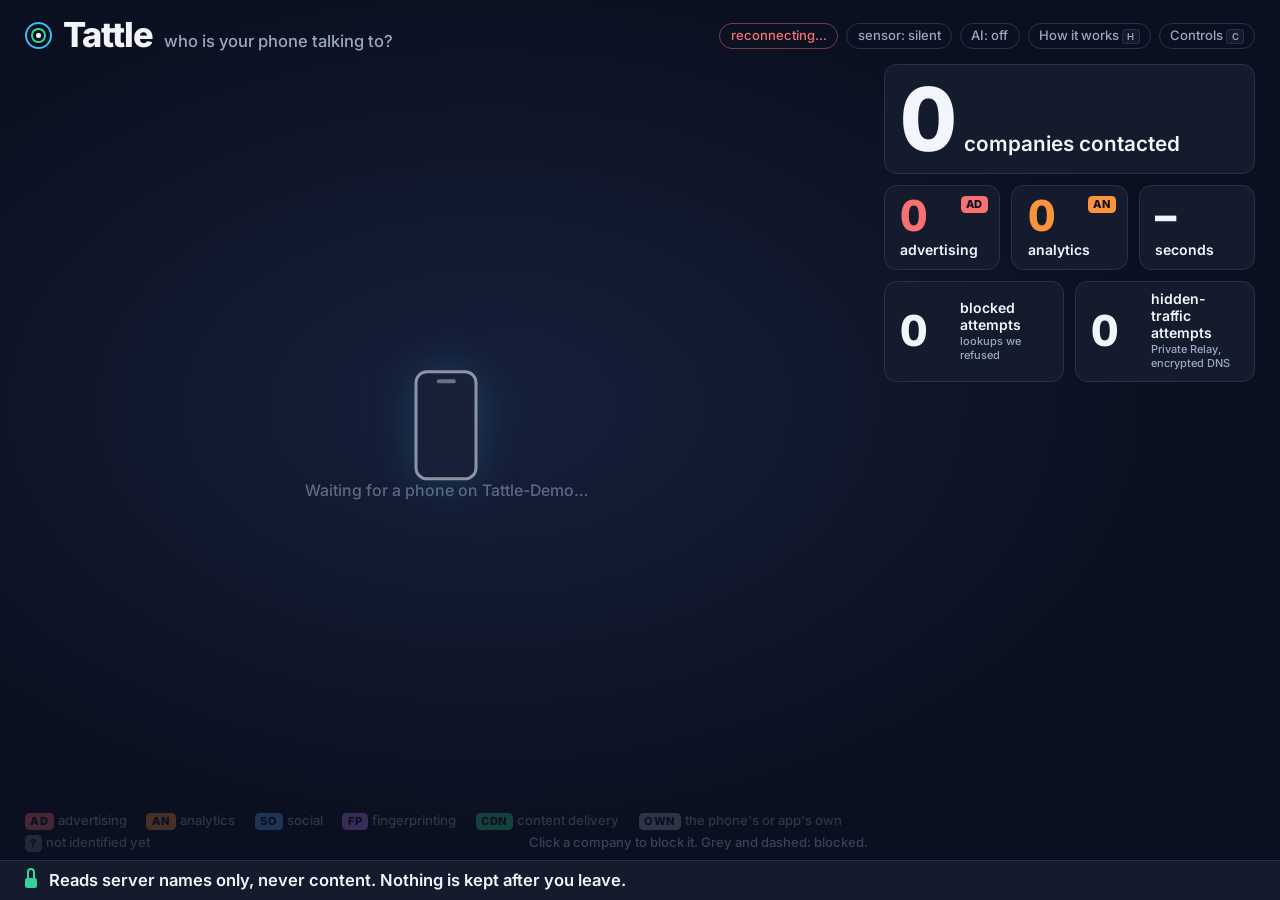
==== frontend/index.html @ 9e708225 "Show screen at / (bubbles, counters, block with undo, summary, label card, how-it-works); public-saf" ====
<!doctype html>
<html lang="en">
<head>
<meta charset="utf-8">
<meta name="viewport" content="width=device-width, initial-scale=1">
<title>Tattle</title>
<link rel="stylesheet" href="app.css">
</head>
<body class="offline">

<header class="top">
  <div class="brand">
    <span class="mark" aria-hidden="true"><i></i><i></i><i></i></span>
    <span class="word">Tattle</span>
    <span class="tagline">who is your phone talking to?</span>
  </div>
  <div class="status">
    <span class="chip" id="chip-link">connecting…</span>
    <span class="chip" id="chip-sensor">sensor: waiting</span>
    <span class="chip" id="chip-ai">AI: off</span>
    <button class="ghost" id="open-how" type="button">How it works <kbd>H</kbd></button>
    <button class="ghost" id="open-controls" type="button" title="Operator controls">Controls <kbd>C</kbd></button>
  </div>
</header>

<main>
  <section class="stage" aria-label="Companies this phone contacted">
    <div class="field" id="stage">
      <svg class="lines" id="lines" aria-hidden="true"></svg>
      <div class="phone" id="phone">
        <div class="handset" id="handset" aria-hidden="true"><span></span></div>
        <div class="phone-name" id="phone-name"></div>
        <div class="phone-app" id="phone-app"></div>
        <div class="hint" id="hint"></div>
      </div>
      <div class="bubbles" id="bubbles"></div>
    </div>
    <ul class="legend" id="legend" aria-label="Legend"></ul>
    <div class="toast" id="toast" role="status" hidden>
      <span id="toast-text"></span>
      <button type="button" id="toast-undo">Undo</button>
    </div>
  </section>

  <aside class="side">
    <div class="counter hero">
      <div class="num" id="n-companies">0</div>
      <div class="cap">companies contacted</div>
    </div>
    <div class="counter-row">
      <div class="counter">
        <span class="tag advertising corner">AD</span>
        <div class="num cat-advertising-ink" id="n-advertising">0</div>
        <div class="cap">advertising</div>
      </div>
      <div class="counter">
        <span class="tag analytics corner">AN</span>
        <div class="num cat-analytics-ink" id="n-analytics">0</div>
        <div class="cap">analytics</div>
      </div>
      <div class="counter">
        <div class="num" id="n-seconds">–</div>
        <div class="cap">seconds</div>
      </div>
    </div>
    <div class="counter-row two">
      <div class="counter">
        <div class="num" id="n-blocked">0</div>
        <div class="cap">blocked attempts</div>
        <div class="sub">lookups we refused</div>
      </div>
      <div class="counter">
        <div class="num" id="n-hidden">0</div>
        <div class="cap">hidden-traffic attempts</div>
        <div class="sub">Private Relay, encrypted DNS</div>
      </div>
    </div>

    <section class="card" id="summary-card" hidden>
      <h2>In plain words <span class="by" id="summary-by"></span></h2>
      <p id="summary-text"></p>
    </section>

    <section class="card" id="label-card" hidden>
      <h2>App Store privacy label <span class="by" id="label-app"></span></h2>
      <div class="verdict" id="label-level"></div>
      <p id="label-verdict"></p>
      <p class="facts" id="label-facts"></p>
      <ul class="claims" id="label-claims"></ul>
    </section>

    <section class="card feed" id="feed-card" hidden>
      <h2>Live: what the phone asks for</h2>
      <ul id="feed"></ul>
    </section>
  </aside>
</main>

<footer class="banner">
  <span class="lock" aria-hidden="true"></span>
  Reads server names only, never content. Nothing is kept after you leave.
</footer>

<div class="overlay" id="how" hidden>
  <div class="sheet wide" role="dialog" aria-label="How it works">
    <button class="close" type="button" data-close>Close <kbd>Esc</kbd></button>
    <img src="assets/tattle-architecture.png" alt="Diagram: the phone asks for a server name; the hotspot's firewall sends the question to our sensor; the sensor answers it and reports the name to the backend; the backend puts a company name to it and updates this screen.">
    <p class="caption">Every app has to ask "where is this server?" before it can connect. On our Wi-Fi, we are the one it asks. We see the name, never what is sent.</p>
  </div>
</div>

<div class="overlay" id="controls" hidden>
  <div class="sheet" role="dialog" aria-label="Operator controls">
    <button class="close" type="button" data-close>Close <kbd>Esc</kbd></button>
    <h2>Operator</h2>
    <label>Phone <select id="ctl-device"></select></label>
    <label>App name <input id="ctl-label" maxlength="100" placeholder="e.g. Reddit" autocomplete="off"></label>
    <div class="row">
      <button type="button" class="primary" id="ctl-start">Start session</button>
      <button type="button" id="ctl-stop">Stop session</button>
      <button type="button" class="danger" id="ctl-wipe">Wipe everything</button>
    </div>
    <p class="keys"><kbd>S</kbd> start or stop a session &nbsp; <kbd>W</kbd> <kbd>W</kbd> wipe &nbsp; <kbd>H</kbd> how it works &nbsp; <kbd>C</kbd> this panel &nbsp; <kbd>F</kbd> full screen</p>
    <p class="keys">Click a company to block it; click again to unblock. More controls: <a href="/debug">/debug</a></p>
  </div>
</div>

<script src="app.js"></script>
</body>
</html>
---- frontend/app.css ----
/* Tattle show screen. Dark, built to be read from two metres away on a laptop.
   Colours follow the architecture diagram; category colours are always paired with a text tag. */

@font-face {
  font-family: "Inter";
  src: url("assets/fonts/inter-latin-var.woff2") format("woff2");
  font-weight: 100 900;
  font-display: block;
}

:root {
  --bg: #0b1020; --panel: #141b2d; --panel-2: #1a2338; --line: #26314b;
  --ink: #f2f5fb; --dim: #9aa7bf; --faint: #5d6a85;
  --accent: #38bdf8; --good: #34d399; --warn: #fbbf24; --bad: #f87171;
  --advertising: #f87171; --analytics: #fb923c; --social: #60a5fa; --fingerprinting: #c084fc;
  --content: #34d399; --vendor: #94a3b8; --unknown: #64748b;
  --u: clamp(11px, 0.78vw + 0.42vh, 20px);   /* one unit: scales the whole screen with the window */
}

* { box-sizing: border-box; }
html, body { height: 100%; }
body {
  margin: 0; overflow: hidden; background: var(--bg); color: var(--ink);
  font: 500 calc(var(--u) * 1.15)/1.35 "Inter", system-ui, sans-serif;
  display: grid; grid-template-rows: auto minmax(0, 1fr) auto;
  background-image: radial-gradient(ellipse at 38% 45%, #16203a 0%, var(--bg) 62%);
}
button, input, select { font: inherit; color: inherit; }
kbd {
  font: 600 0.72em "Inter", system-ui, sans-serif; padding: 0.1em 0.45em; border-radius: 0.35em;
  border: 1px solid var(--line); color: var(--dim); background: var(--panel);
}

/* ---------- top bar ---------- */
.top { display: flex; justify-content: space-between; align-items: center; gap: 2em; padding: calc(var(--u) * 0.9) calc(var(--u) * 1.8) calc(var(--u) * 0.4); }
.brand { display: flex; align-items: baseline; gap: 0.7em; white-space: nowrap; }
.word { font-size: calc(var(--u) * 2.5); font-weight: 800; letter-spacing: -0.03em; }
.tagline { color: var(--dim); font-size: calc(var(--u) * 1.2); }
.mark { position: relative; width: calc(var(--u) * 2); height: calc(var(--u) * 2); align-self: center; }
.mark i { position: absolute; inset: 0; border-radius: 50%; border: calc(var(--u) * 0.18) solid var(--accent); }
.mark i:nth-child(2) { inset: 24%; border-color: var(--good); }
.mark i:nth-child(3) { inset: 42%; border: 0; background: var(--ink); }
.status { display: flex; align-items: center; gap: 0.6em; font-size: calc(var(--u) * 0.95); }
.chip { padding: 0.25em 0.8em; border-radius: 99em; border: 1px solid var(--line); color: var(--dim); white-space: nowrap; }
.chip.on { color: var(--good); border-color: color-mix(in srgb, var(--good) 45%, transparent); }
.chip.off { color: var(--bad); border-color: color-mix(in srgb, var(--bad) 45%, transparent); }
.ghost { background: none; border: 1px solid var(--line); border-radius: 99em; padding: 0.25em 0.8em; color: var(--dim); cursor: pointer; }
.ghost:hover, .ghost:focus-visible { color: var(--ink); border-color: var(--accent); outline: none; }

/* ---------- layout ---------- */
main { display: grid; grid-template-columns: minmax(0, 1fr) clamp(340px, 29vw, 600px); gap: calc(var(--u) * 1.2); padding: 0 calc(var(--u) * 1.8); min-height: 0; }
.stage { position: relative; display: flex; flex-direction: column; min-height: 0; min-width: 0; }
.field { position: relative; flex: 1 1 0; min-height: 0; }
.lines { position: absolute; inset: 0; width: 100%; height: 100%; }
.lines line { stroke: var(--line); stroke-width: 1.5; transition: stroke 0.9s ease-out; }
.lines line.flash { stroke: var(--ink); transition: none; }
.lines line.stopped { stroke-dasharray: 5 7; }

/* ---------- the phone ---------- */
.phone { position: absolute; left: 50%; top: 50%; transform: translate(-50%, -50%); text-align: center; z-index: 2; pointer-events: none; width: max-content; max-width: calc(var(--u) * 24); }
.handset { margin: 0 auto; width: calc(var(--u) * 4.6); height: calc(var(--u) * 8); border-radius: calc(var(--u) * 0.9); border: calc(var(--u) * 0.22) solid var(--ink); background: var(--panel-2); position: relative; box-shadow: 0 0 calc(var(--u) * 3) color-mix(in srgb, var(--accent) 35%, transparent); }
.handset span { position: absolute; top: 6%; left: 50%; width: 34%; height: 4%; transform: translateX(-50%); border-radius: 99em; background: var(--ink); opacity: 0.7; }
.phone-name { margin-top: 0.45em; line-height: 1.2; font-weight: 700; font-size: calc(var(--u) * 1.35); overflow: hidden; text-overflow: ellipsis; white-space: nowrap; }
.phone-app { color: var(--accent); font-weight: 600; line-height: 1.2; font-size: calc(var(--u) * 1.2); overflow: hidden; text-overflow: ellipsis; white-space: nowrap; }

/* ---------- bubbles ---------- */
.bubbles { position: absolute; inset: 0; }
.bubble { position: absolute; left: 0; top: 0; padding: 0; border: 0; background: none; cursor: pointer; will-change: transform; border-radius: 50%; }
.bubble:disabled { cursor: default; }
.disc {
  --c: var(--unknown);
  width: 100%; height: 100%; border-radius: 50%; display: flex; flex-direction: column; align-items: center; justify-content: center;
  gap: 0.12em; padding: 6%; overflow: hidden; text-align: center; line-height: 1.1;
  background: color-mix(in srgb, var(--c) 26%, var(--panel)); border: 2.5px solid var(--c);
  animation: pop 0.45s cubic-bezier(0.2, 1.4, 0.4, 1);
}
.bubble:hover .disc, .bubble:focus-visible .disc { background: color-mix(in srgb, var(--c) 42%, var(--panel)); }
.bubble:focus-visible { outline: 3px solid var(--ink); outline-offset: 3px; }
.bubble.pulse .disc { animation: pulse 0.7s ease-out; }
.disc .tag { font-size: 0.62em; }
.disc .name { font-weight: 700; max-width: 100%; overflow: hidden; display: -webkit-box; -webkit-line-clamp: 3; -webkit-box-orient: vertical; overflow-wrap: anywhere; }
.disc .count { color: var(--dim); font-size: 0.72em; font-weight: 600; white-space: nowrap; }
.bubble.small .count, .bubble.tiny .count, .bubble.tiny .tag { display: none; }
.bubble.stopped .disc { --c: var(--faint); background: #171d2b; border-style: dashed; color: var(--dim); }
.bubble.stopped .name { text-decoration: line-through; }
.bubble.stopped .count { color: var(--bad); }
.bubble.guess .disc { border-style: dotted; }
.bubble.leaving { transition: opacity 0.4s; opacity: 0; pointer-events: none; }

.advertising { --c: var(--advertising); } .analytics { --c: var(--analytics); } .social { --c: var(--social); }
.fingerprinting { --c: var(--fingerprinting); } .content { --c: var(--content); } .vendor { --c: var(--vendor); } .unknown { --c: var(--unknown); }
.tag { display: inline-block; padding: 0.08em 0.5em; border-radius: 0.4em; font-weight: 800; letter-spacing: 0.04em; color: #0b1020; background: var(--c, var(--dim)); }
.cat-advertising-ink { color: var(--advertising); } .cat-analytics-ink { color: var(--analytics); }

@keyframes pop { from { transform: scale(0.2); opacity: 0; } to { transform: scale(1); opacity: 1; } }
@keyframes pulse { 0% { transform: scale(1); box-shadow: 0 0 0 0 color-mix(in srgb, var(--c) 70%, transparent); } 35% { transform: scale(1.05); } 100% { transform: scale(1); box-shadow: 0 0 0 1.1em transparent; } }

.hint { color: var(--dim); font-size: calc(var(--u) * 1.15); white-space: nowrap; }
.hint:empty, .phone-name:empty, .phone-app:empty { display: none; }
.legend { margin: 0; padding: calc(var(--u) * 0.3) 0 calc(var(--u) * 0.6); list-style: none; display: flex; flex-wrap: wrap; gap: 0.35em 1.2em; font-size: calc(var(--u) * 0.95); color: var(--dim); }
.legend li { white-space: nowrap; }
.legend li.none { opacity: 0.45; }
.legend b { color: var(--ink); font-weight: 700; margin-left: 0.3em; }
.legend .how { margin-left: auto; color: var(--faint); }
.legend .tag { margin-right: 0.35em; font-size: 0.85em; }

/* ---------- side panel ---------- */
.side { display: flex; flex-direction: column; gap: calc(var(--u) * 0.8); min-height: 0; padding-bottom: calc(var(--u) * 0.6); overflow: hidden; }
.counter { position: relative; background: var(--panel); border: 1px solid var(--line); border-radius: calc(var(--u) * 0.9); padding: calc(var(--u) * 0.7) calc(var(--u) * 1.1); min-width: 0; }
.counter .num { font-size: calc(var(--u) * 3.1); font-weight: 800; line-height: 1; font-variant-numeric: tabular-nums; letter-spacing: -0.03em; }
.counter .cap { color: var(--ink); font-weight: 600; font-size: calc(var(--u) * 1.02); margin-top: 0.3em; line-height: 1.2; }
.counter .sub { color: var(--dim); font-size: calc(var(--u) * 0.8); line-height: 1.25; margin-top: 0.15em; }
.counter .corner { position: absolute; top: calc(var(--u) * 0.75); right: calc(var(--u) * 0.8); font-size: calc(var(--u) * 0.8); }
.counter.hero { display: flex; align-items: baseline; gap: 0.6em; }
.counter.hero .num { font-size: calc(var(--u) * 6.4); }
.counter.hero .cap { font-size: calc(var(--u) * 1.5); color: var(--ink); font-weight: 600; margin: 0; }
.counter-row { display: grid; grid-template-columns: repeat(3, minmax(0, 1fr)); gap: calc(var(--u) * 0.8); }
.counter-row.two { grid-template-columns: repeat(2, minmax(0, 1fr)); }
.counter-row.two .counter { display: grid; grid-template-columns: auto minmax(0, 1fr); column-gap: 0.8em; align-content: center; align-items: center; }
.counter-row.two .num { grid-row: 1 / span 2; min-width: 1.1em; }
.counter-row.two .cap { margin-top: 0; align-self: end; }
.counter-row.two .sub { align-self: start; }
.counter.bump .num { animation: bump 0.4s ease-out; }
@keyframes bump { 30% { transform: scale(1.12); } }
.counter .num { transform-origin: left center; }

.card { background: var(--panel); border: 1px solid var(--line); border-radius: calc(var(--u) * 0.9); padding: calc(var(--u) * 0.8) calc(var(--u) * 1.1); min-height: 0; overflow: hidden; }
.card h2 { margin: 0 0 0.35em; font-size: calc(var(--u) * 0.9); font-weight: 700; letter-spacing: 0.09em; text-transform: uppercase; color: var(--dim); display: flex; justify-content: space-between; gap: 1em; }
.card .by { text-transform: none; letter-spacing: 0; font-weight: 600; color: var(--accent); overflow: hidden; text-overflow: ellipsis; white-space: nowrap; }
.card p { margin: 0; font-size: calc(var(--u) * 1.22); line-height: 1.38; }
#summary-text { display: -webkit-box; -webkit-line-clamp: 7; -webkit-box-orient: vertical; overflow: hidden; }
.card .facts { margin-top: 0.4em; color: var(--dim); font-size: calc(var(--u) * 1); }
.verdict { display: inline-block; margin-bottom: 0.35em; padding: 0.1em 0.7em; border-radius: 0.4em; font-weight: 800; letter-spacing: 0.06em; font-size: calc(var(--u) * 0.95); color: #0b1020; background: var(--dim); }
.verdict.mismatch { background: var(--bad); } .verdict.consistent { background: var(--good); }
.claims { margin: 0.5em 0 0; padding: 0; list-style: none; color: var(--dim); font-size: calc(var(--u) * 0.95); }
.claims b { color: var(--ink); font-weight: 600; }

.card.feed { flex: 0 1 auto; display: flex; flex-direction: column; }
.feed ul { margin: 0; padding: 0; list-style: none; flex: 0 1 auto; min-height: 0; overflow: hidden; font-size: calc(var(--u) * 0.98); }
.feed ul.clipped { -webkit-mask-image: linear-gradient(#000 65%, transparent); mask-image: linear-gradient(#000 65%, transparent); }
.feed li { display: grid; grid-template-columns: 3.2em minmax(0, auto) minmax(0, 1fr); align-items: baseline; gap: 0.6em; padding: 0.16em 0; white-space: nowrap; }
.feed li.new { animation: slide 0.35s ease-out; }
.feed .tag { font-size: 0.78em; text-align: center; }
.feed .who { font-weight: 700; overflow: hidden; text-overflow: ellipsis; }
.feed .host { color: var(--dim); overflow: hidden; text-overflow: ellipsis; text-align: right; font-variant-numeric: tabular-nums; }
.feed li.stopped .who { color: var(--bad); }
.feed li.stopped .host { text-decoration: line-through; }
@keyframes slide { from { opacity: 0; transform: translateY(-0.6em); } }

/* ---------- banner, toast, overlays ---------- */
.banner { padding: calc(var(--u) * 0.6) calc(var(--u) * 1.8); background: var(--panel); border-top: 1px solid var(--line); font-size: calc(var(--u) * 1.2); font-weight: 600; display: flex; align-items: center; gap: 0.7em; }
.lock { width: 0.75em; height: 0.6em; border-radius: 0.14em; background: var(--good); position: relative; margin-top: 0.3em; }
.lock::before { content: ""; position: absolute; left: 18%; right: 18%; bottom: 100%; height: 0.5em; border: 0.14em solid var(--good); border-bottom: 0; border-radius: 0.5em 0.5em 0 0; }

/* The toast takes the legend's place for a few seconds: it never covers a bubble or a counter. */
.toast { position: absolute; left: 0; right: 0; bottom: calc(var(--u) * 0.4); z-index: 5; background: var(--ink); color: #0b1020; border-radius: calc(var(--u) * 0.8); padding: 0.5em 0.6em 0.5em 1.1em; font-weight: 600; font-size: calc(var(--u) * 1.1); line-height: 1.25; display: flex; align-items: center; justify-content: space-between; gap: 1em; box-shadow: 0 0.6em 2em #000a; animation: slide 0.25s ease-out; }
.toast[hidden], .overlay[hidden], .card[hidden] { display: none; }
.card:not(.feed) { flex: none; }
.toast button { flex: none; border: 0; border-radius: 99em; padding: 0.35em 1.1em; background: #0b1020; color: var(--ink); font-weight: 700; cursor: pointer; }
.toast button[hidden] { display: none; }

.overlay { position: fixed; inset: 0; z-index: 30; background: #050810e6; display: grid; place-items: center; padding: 2vh 2vw; }
.sheet { position: relative; background: var(--panel); border: 1px solid var(--line); border-radius: calc(var(--u) * 1); padding: calc(var(--u) * 1.6); width: min(92vw, calc(var(--u) * 46)); display: flex; flex-direction: column; gap: 0.9em; }
.sheet.wide { width: auto; max-width: 96vw; padding: calc(var(--u) * 1); background: #0b0f1a; align-items: center; }
.sheet.wide img { display: block; max-width: 92vw; max-height: 80vh; border-radius: calc(var(--u) * 0.5); }
.sheet h2 { margin: 0; font-size: calc(var(--u) * 1.6); }
.sheet label { display: grid; grid-template-columns: 7em 1fr; align-items: center; gap: 0.8em; color: var(--dim); }
.sheet input, .sheet select { background: var(--bg); border: 1px solid var(--line); border-radius: 0.5em; padding: 0.45em 0.7em; color: var(--ink); min-width: 0; }
.sheet input:focus, .sheet select:focus { outline: 2px solid var(--accent); }
.sheet .row { display: flex; gap: 0.7em; flex-wrap: wrap; }
.sheet .row button { border: 1px solid var(--line); background: var(--panel-2); border-radius: 0.5em; padding: 0.5em 1.1em; cursor: pointer; font-weight: 600; }
.sheet .row .primary { background: var(--accent); border-color: var(--accent); color: #0b1020; }
.sheet .row .danger { border-color: var(--bad); color: var(--bad); margin-left: auto; }
.sheet .keys, .caption { margin: 0; color: var(--dim); font-size: calc(var(--u) * 1); }
.caption { font-size: calc(var(--u) * 1.25); color: var(--ink); text-align: center; max-width: 60em; }
.sheet a { color: var(--accent); }
.close { position: absolute; right: calc(var(--u) * 0.8); top: calc(var(--u) * 0.8); background: var(--panel-2); border: 1px solid var(--line); border-radius: 99em; padding: 0.2em 0.8em; color: var(--dim); cursor: pointer; z-index: 1; }

body.offline .stage { opacity: 0.55; }
@media (prefers-reduced-motion: reduce) { .disc, .bubble.pulse .disc, .counter.bump .num, .feed li.new { animation: none; } }
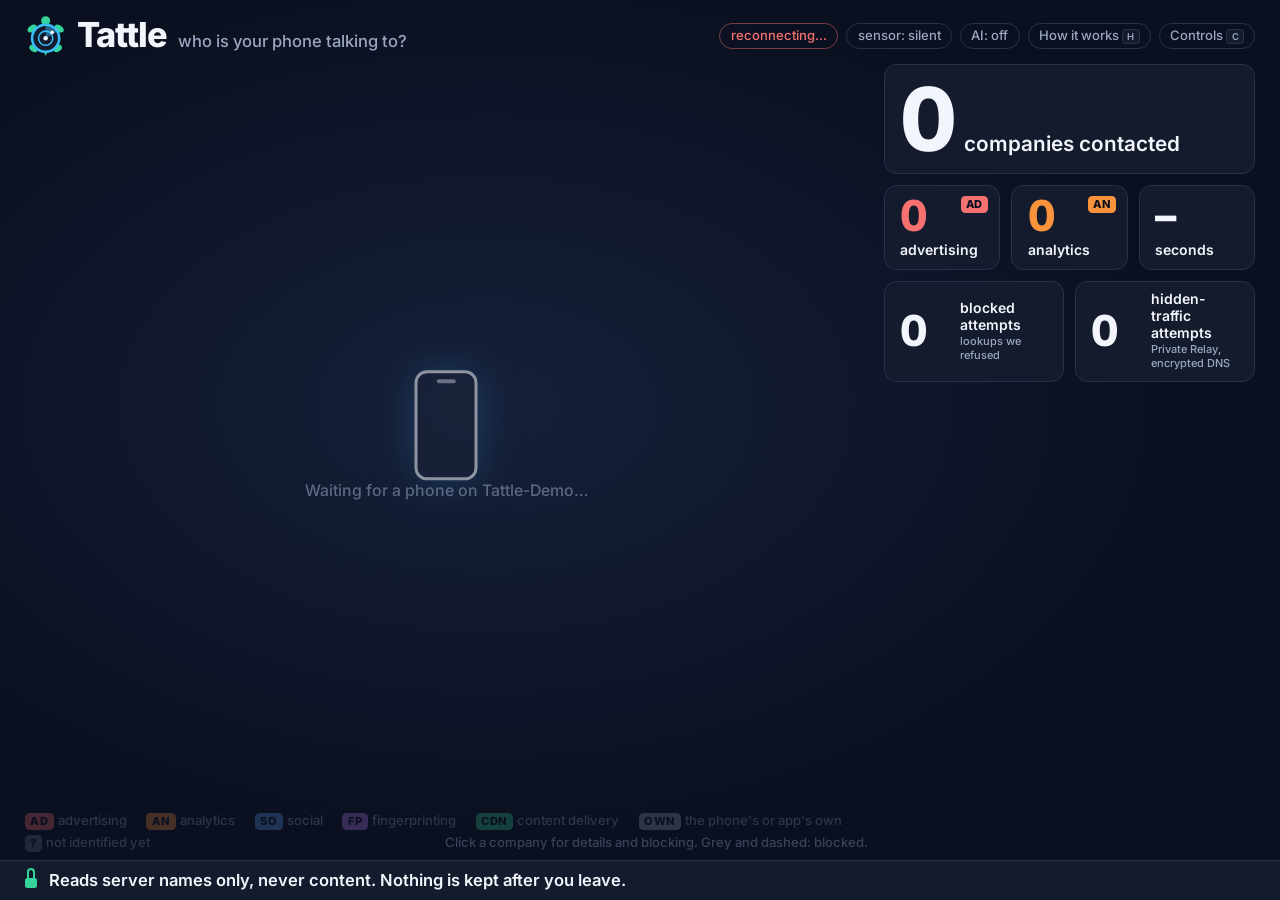
==== commit f5c3e158: "Change logo; fix UI" ====
--- a/frontend/index.html
+++ b/frontend/index.html
@@ -10,7 +10,21 @@
 
 <header class="top">
   <div class="brand">
-    <span class="mark" aria-hidden="true"><i></i><i></i><i></i></span>
+    <svg class="mark" id="logo" viewBox="0 0 64 64" aria-hidden="true">
+      <g fill="#34d399">
+        <circle cx="32" cy="9" r="7"/>
+        <ellipse cx="11" cy="21" rx="8" ry="5" transform="rotate(-35 11 21)"/>
+        <ellipse cx="53" cy="21" rx="8" ry="5" transform="rotate(35 53 21)"/>
+        <ellipse cx="13" cy="52" rx="7" ry="4.5" transform="rotate(35 13 52)"/>
+        <ellipse cx="51" cy="52" rx="7" ry="4.5" transform="rotate(-35 51 52)"/>
+        <path d="M28 55 L32 63 L36 55 Z"/>
+      </g>
+      <circle cx="32" cy="36" r="21" fill="#141b2d" stroke="#38bdf8" stroke-width="4"/>
+      <path d="M32 36 L32 15 A21 21 0 0 1 50.2 25.5 Z" fill="#38bdf8" opacity="0.45"/>
+      <circle cx="32" cy="36" r="11" fill="none" stroke="#38bdf8" stroke-width="2.5"/>
+      <circle cx="32" cy="36" r="3.5" fill="#f2f5fb"/>
+      <circle cx="42" cy="27" r="2.8" fill="#f2f5fb"/>
+    </svg>
     <span class="word">Tattle</span>
     <span class="tagline">who is your phone talking to?</span>
   </div>
@@ -38,7 +52,6 @@
     <ul class="legend" id="legend" aria-label="Legend"></ul>
     <div class="toast" id="toast" role="status" hidden>
       <span id="toast-text"></span>
-      <button type="button" id="toast-undo">Undo</button>
     </div>
   </section>
 
@@ -121,7 +134,36 @@
       <button type="button" class="danger" id="ctl-wipe">Wipe everything</button>
     </div>
     <p class="keys"><kbd>S</kbd> start or stop a session &nbsp; <kbd>W</kbd> <kbd>W</kbd> wipe &nbsp; <kbd>H</kbd> how it works &nbsp; <kbd>C</kbd> this panel &nbsp; <kbd>F</kbd> full screen</p>
-    <p class="keys">Click a company to block it; click again to unblock. More controls: <a href="/debug">/debug</a></p>
+    <p class="keys">Click a company for its details, and to block it or single server names. More controls: <a href="/debug">/debug</a></p>
+  </div>
+</div>
+
+<div class="overlay" id="detail" hidden>
+  <div class="sheet detail" role="dialog" aria-labelledby="detail-name">
+    <button class="close" type="button" data-close>Close <kbd>Esc</kbd></button>
+    <div class="detail-head">
+      <span class="tag" id="detail-tag"></span>
+      <h2 id="detail-name"></h2>
+      <span class="detail-kind" id="detail-kind"></span>
+    </div>
+    <div class="explain">
+      <p id="detail-text"></p>
+      <p class="facts" id="detail-facts"></p>
+      <div class="explain-by">
+        <span class="source" id="detail-by"></span>
+        <span class="model" id="detail-model"></span>
+        <span class="thinking" id="detail-thinking" hidden>AI is thinking…</span>
+      </div>
+    </div>
+    <div class="detail-bar">
+      <span class="state" id="detail-state"></span>
+      <span class="detail-note" id="detail-note"></span>
+      <button type="button" class="act" id="detail-block"></button>
+    </div>
+    <div class="detail-cols" aria-hidden="true">
+      <span></span><span>Server name</span><span class="n">Lookups</span><span>Last seen</span><span>Right now</span><span></span>
+    </div>
+    <ul class="detail-rows" id="detail-rows"></ul>
   </div>
 </div>
 
--- a/frontend/app.css
+++ b/frontend/app.css
@@ -36,10 +36,7 @@
 .brand { display: flex; align-items: baseline; gap: 0.7em; white-space: nowrap; }
 .word { font-size: calc(var(--u) * 2.5); font-weight: 800; letter-spacing: -0.03em; }
 .tagline { color: var(--dim); font-size: calc(var(--u) * 1.2); }
-.mark { position: relative; width: calc(var(--u) * 2); height: calc(var(--u) * 2); align-self: center; }
-.mark i { position: absolute; inset: 0; border-radius: 50%; border: calc(var(--u) * 0.18) solid var(--accent); }
-.mark i:nth-child(2) { inset: 24%; border-color: var(--good); }
-.mark i:nth-child(3) { inset: 42%; border: 0; background: var(--ink); }
+.mark { width: calc(var(--u) * 3); height: calc(var(--u) * 3); align-self: center; flex: none; margin: calc(var(--u) * -0.4) 0; }
 .status { display: flex; align-items: center; gap: 0.6em; font-size: calc(var(--u) * 0.95); }
 .chip { padding: 0.25em 0.8em; border-radius: 99em; border: 1px solid var(--line); color: var(--dim); white-space: nowrap; }
 .chip.on { color: var(--good); border-color: color-mix(in srgb, var(--good) 45%, transparent); }
@@ -85,6 +82,7 @@
 .bubble.stopped .name { text-decoration: line-through; }
 .bubble.stopped .count { color: var(--bad); }
 .bubble.guess .disc { border-style: dotted; }
+.bubble.partly .disc { border-style: dashed; }  /* some of its server names are blocked */
 .bubble.leaving { transition: opacity 0.4s; opacity: 0; pointer-events: none; }
 
 .advertising { --c: var(--advertising); } .analytics { --c: var(--analytics); } .social { --c: var(--social); }
@@ -153,11 +151,9 @@
 .lock::before { content: ""; position: absolute; left: 18%; right: 18%; bottom: 100%; height: 0.5em; border: 0.14em solid var(--good); border-bottom: 0; border-radius: 0.5em 0.5em 0 0; }
 
 /* The toast takes the legend's place for a few seconds: it never covers a bubble or a counter. */
-.toast { position: absolute; left: 0; right: 0; bottom: calc(var(--u) * 0.4); z-index: 5; background: var(--ink); color: #0b1020; border-radius: calc(var(--u) * 0.8); padding: 0.5em 0.6em 0.5em 1.1em; font-weight: 600; font-size: calc(var(--u) * 1.1); line-height: 1.25; display: flex; align-items: center; justify-content: space-between; gap: 1em; box-shadow: 0 0.6em 2em #000a; animation: slide 0.25s ease-out; }
-.toast[hidden], .overlay[hidden], .card[hidden] { display: none; }
+.toast { position: absolute; left: 0; right: 0; bottom: calc(var(--u) * 0.4); z-index: 5; background: var(--ink); color: #0b1020; border-radius: calc(var(--u) * 0.8); padding: 0.5em 1.1em; font-weight: 600; font-size: calc(var(--u) * 1.1); line-height: 1.25; display: flex; align-items: center; justify-content: space-between; gap: 1em; box-shadow: 0 0.6em 2em #000a; animation: slide 0.25s ease-out; }
+[hidden] { display: none !important; }
 .card:not(.feed) { flex: none; }
-.toast button { flex: none; border: 0; border-radius: 99em; padding: 0.35em 1.1em; background: #0b1020; color: var(--ink); font-weight: 700; cursor: pointer; }
-.toast button[hidden] { display: none; }
 
 .overlay { position: fixed; inset: 0; z-index: 30; background: #050810e6; display: grid; place-items: center; padding: 2vh 2vw; }
 .sheet { position: relative; background: var(--panel); border: 1px solid var(--line); border-radius: calc(var(--u) * 1); padding: calc(var(--u) * 1.6); width: min(92vw, calc(var(--u) * 46)); display: flex; flex-direction: column; gap: 0.9em; }
@@ -176,5 +172,52 @@
 .sheet a { color: var(--accent); }
 .close { position: absolute; right: calc(var(--u) * 0.8); top: calc(var(--u) * 0.8); background: var(--panel-2); border: 1px solid var(--line); border-radius: 99em; padding: 0.2em 0.8em; color: var(--dim); cursor: pointer; z-index: 1; }
 
+/* ---------- detail panel: one company, its server names, blocking ---------- */
+.sheet.detail { width: min(95vw, calc(var(--u) * 80)); max-height: 93vh; padding: calc(var(--u) * 1.5) calc(var(--u) * 1.8); gap: calc(var(--u) * 0.8); }
+.detail-head { display: flex; align-items: center; gap: calc(var(--u) * 0.9); min-width: 0; padding-right: calc(var(--u) * 8); }
+.detail-head h2 { font-size: calc(var(--u) * 2.5); font-weight: 800; letter-spacing: -0.02em; line-height: 1.1; overflow: hidden; text-overflow: ellipsis; white-space: nowrap; }
+.detail-head .tag { flex: none; font-size: calc(var(--u) * 1.3); }
+.detail-kind { flex: none; color: var(--dim); font-size: calc(var(--u) * 1.25); white-space: nowrap; }
+.explain { background: var(--bg); border: 1px solid var(--line); border-radius: calc(var(--u) * 0.7); padding: calc(var(--u) * 0.8) calc(var(--u) * 1.1); }
+.explain p { margin: 0; font-size: calc(var(--u) * 1.45); line-height: 1.35; }
+.explain .facts { margin-top: 0.35em; color: var(--dim); font-size: calc(var(--u) * 1.1); }
+.explain .facts:empty { display: none; }
+.explain-by { margin-top: 0.55em; display: flex; align-items: center; gap: 0.9em; font-size: calc(var(--u) * 1); }
+.source { padding: 0.1em 0.7em; border-radius: 0.4em; font-weight: 800; letter-spacing: 0.06em; color: #0b1020; background: var(--dim); }
+.source.ai { background: var(--accent); }
+.model { color: var(--accent); font-weight: 600; }
+.thinking { color: var(--accent); font-weight: 600; animation: blink 1.2s ease-in-out infinite; }
+@keyframes blink { 50% { opacity: 0.35; } }
+.detail-bar { display: flex; align-items: center; gap: calc(var(--u) * 1); min-height: calc(var(--u) * 2.6); }
+.state { flex: none; padding: 0.15em 0.8em; border-radius: 0.4em; border: 2px solid var(--line); color: var(--dim); font-weight: 800; letter-spacing: 0.06em; font-size: calc(var(--u) * 1.2); }
+.state.blocked { background: var(--bad); border-color: var(--bad); color: #0b1020; }
+.state.partly { border-color: var(--warn); color: var(--warn); }
+.detail-note { flex: 1 1 auto; min-width: 0; color: var(--dim); font-size: calc(var(--u) * 1.1); line-height: 1.25; }
+.act { flex: none; background: none; border: 2px solid var(--bad); border-radius: 0.5em; padding: 0.15em 0.9em; color: var(--bad); font-weight: 700; white-space: nowrap; cursor: pointer; }
+.act:hover, .act:focus-visible { background: var(--bad); color: #0b1020; outline: none; }
+.act.undo { border-color: var(--good); color: var(--good); }
+.act.undo:hover, .act.undo:focus-visible { background: var(--good); color: #0b1020; }
+#detail-block { font-size: calc(var(--u) * 1.35); padding: 0.3em 1.2em; }
+.detail-cols, .detail-rows li { display: grid; grid-template-columns: 3.4em minmax(0, 1fr) 4.6em 6em 10.5em 6.5em; align-items: center; column-gap: 1em; padding: 0 calc(var(--u) * 0.7); }
+.detail-cols, .detail-rows { font-size: calc(var(--u) * 1.25); }  /* one size for both, so their columns line up */
+.detail-cols span { color: var(--faint); font-size: 0.72em; font-weight: 700; letter-spacing: 0.09em; text-transform: uppercase; }
+.detail-cols .n, .detail-rows .n { text-align: right; }
+.detail-rows { margin: 0; padding: 0; list-style: none; flex: 1 1 auto; min-height: calc(var(--u) * 6); overflow-y: auto; scrollbar-width: thin; scrollbar-color: var(--line) transparent; border-top: 1px solid var(--line); }
+.detail-rows li { padding-top: 0.3em; padding-bottom: 0.3em; border-bottom: 1px solid var(--line); }
+.detail-rows .tag { justify-self: start; font-size: 0.74em; }
+.detail-rows .who { min-width: 0; display: flex; flex-direction: column; line-height: 1.2; }
+.detail-rows .host { display: flex; min-width: 0; overflow: hidden; font-weight: 600; white-space: nowrap; }
+.detail-rows .front { flex: 0 1 auto; min-width: 0; overflow: hidden; text-overflow: ellipsis; color: var(--dim); }
+.detail-rows .owner { flex: none; }
+.detail-rows .guess { color: var(--dim); font-size: 0.78em; }
+.detail-rows .guess:empty { display: none; }
+.detail-rows .n { font-weight: 800; font-variant-numeric: tabular-nums; }
+.detail-rows .last { color: var(--dim); white-space: nowrap; font-variant-numeric: tabular-nums; }
+.detail-rows .now { color: var(--dim); font-weight: 700; font-size: 0.88em; white-space: nowrap; overflow: hidden; text-overflow: ellipsis; }
+.detail-rows .act { justify-self: end; font-size: 0.9em; }
+.detail-rows li.stopped { background: color-mix(in srgb, var(--bad) 10%, transparent); }
+.detail-rows li.stopped .host span { text-decoration: line-through; color: var(--dim); }
+.detail-rows li.stopped .now { color: var(--bad); }
+
 body.offline .stage { opacity: 0.55; }
-@media (prefers-reduced-motion: reduce) { .disc, .bubble.pulse .disc, .counter.bump .num, .feed li.new { animation: none; } }
+@media (prefers-reduced-motion: reduce) { .disc, .bubble.pulse .disc, .counter.bump .num, .feed li.new, .thinking { animation: none; } }
